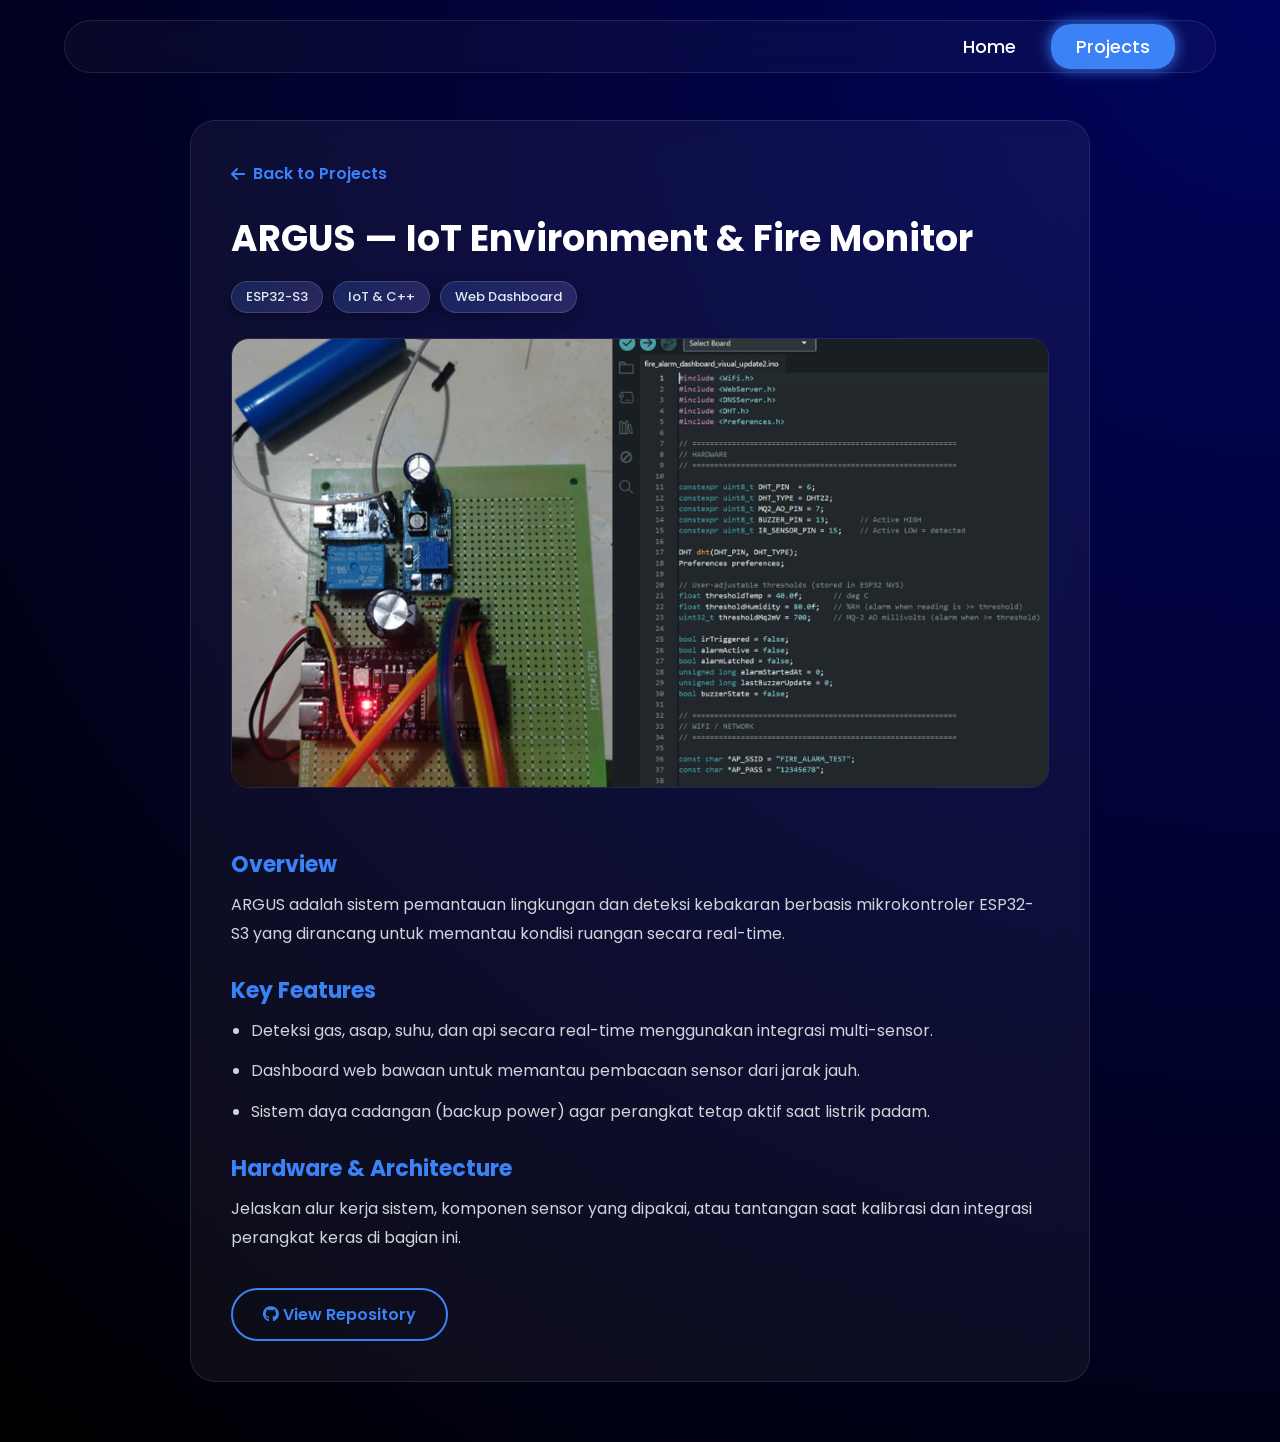
==== argus.html @ 8ed5c792 "Add files via upload" ====
<!DOCTYPE html>
<html lang="en">
<head>
    <meta charset="UTF-8">
    <meta name="viewport" content="width=device-width, initial-scale=1.0">
    <title>ARGUS — Project Detail</title>
    <link rel="stylesheet" href="style.css" />
    <link rel="stylesheet" href="mobile.css" media="(max-width: 995px)" />
    <link rel="stylesheet" href="https://cdnjs.cloudflare.com/ajax/libs/font-awesome/6.5.1/css/all.min.css">
    <style>
        /* Styling khusus halaman detail agar menyatu dengan tema utama */
        .detail-section {
            min-height: 100vh;
            padding: 12rem 9% 6rem;
            background: radial-gradient(circle at top right, #02045d, #000);
        }
        .detail-container {
            max-width: 90rem;
            margin: 0 auto;
            background: rgba(255, 255, 255, 0.05);
            backdrop-filter: blur(1.5rem);
            -webkit-backdrop-filter: blur(1.5rem);
            border: 0.1rem solid rgba(255, 255, 255, 0.1);
            border-radius: 2.5rem;
            padding: 4rem;
        }
        .back-btn {
            display: inline-flex;
            align-items: center;
            gap: 0.8rem;
            font-size: 1.6rem;
            color: var(--primary-color);
            font-weight: 600;
            margin-bottom: 2.5rem;
            transition: 0.3s ease;
        }
        .back-btn:hover {
            transform: translateX(-0.5rem);
        }
        .detail-container h1 {
            font-size: 3.6rem;
            font-weight: 700;
            margin-bottom: 1.5rem;
            color: #ffffff;
        }
        .detail-tags {
            display: flex;
            flex-wrap: wrap;
            gap: 1rem;
            margin-bottom: 2.5rem;
        }
        .detail-banner {
            width: 100%;
            max-height: 45rem;
            object-fit: cover;
            border-radius: 1.8rem;
            margin-bottom: 3rem;
            border: 0.1rem solid rgba(255, 255, 255, 0.1);
        }
        .detail-body h3 {
            font-size: 2.2rem;
            color: var(--primary-color);
            margin-top: 2.5rem;
            margin-bottom: 1rem;
        }
        .detail-body p, .detail-body li {
            font-size: 1.6rem;
            line-height: 1.8;
            color: #d1d5db;
            margin-bottom: 1.2rem;
        }
        .detail-body ul {
            padding-left: 2rem;
            margin-bottom: 2rem;
        }
        .detail-body ul li {
            list-style: disc;
        }
        .detail-actions {
            margin-top: 3.5rem;
            display: flex;
            gap: 1.5rem;
            flex-wrap: wrap;
        }
        @media (max-width: 768px) {
            .detail-container { padding: 2.5rem; }
            .detail-container h1 { font-size: 2.8rem; }
        }
    </style>
</head>
<body>
    <!-- Navbar sederhana -->
    <header class="navbar">
        <div class="logo"></div>
        <nav>
            <ul>
                <li><a href="index.html#home">Home</a></li>
                <li><a href="index.html#projects" class="active">Projects</a></li>
            </ul>
        </nav>
    </header>

    <section class="detail-section">
        <div class="detail-container">
            <a href="index.html#projects" class="back-btn">
                <i class="fa-solid fa-arrow-left"></i> Back to Projects
            </a>

            <!-- GANTI JUDUL PROJECT -->
            <h1>ARGUS — IoT Environment & Fire Monitor</h1>

            <!-- GANTI TAG TEKNOLOGI -->
            <div class="detail-tags">
                <span class="kotakhtmlproject">ESP32-S3</span>
                <span class="kotakcssproject">IoT & C++</span>
                <span class="kotakjsproject">Web Dashboard</span>
            </div>

            <!-- GANTI GAMBAR PROJECT -->
            <img src="project4.jpeg" alt="ARGUS IoT Monitoring System" class="detail-banner">

            <!-- GANTI DESKRIPSI LENGKAP -->
            <div class="detail-body">
                <h3>Overview</h3>
                <p>ARGUS adalah sistem pemantauan lingkungan dan deteksi kebakaran berbasis mikrokontroler ESP32-S3 yang dirancang untuk memantau kondisi ruangan secara real-time.</p>

                <h3>Key Features</h3>
                <ul>
                    <li>Deteksi gas, asap, suhu, dan api secara real-time menggunakan integrasi multi-sensor.</li>
                    <li>Dashboard web bawaan untuk memantau pembacaan sensor dari jarak jauh.</li>
                    <li>Sistem daya cadangan (backup power) agar perangkat tetap aktif saat listrik padam.</li>
                </ul>

                <h3>Hardware & Architecture</h3>
                <p>Jelaskan alur kerja sistem, komponen sensor yang dipakai, atau tantangan saat kalibrasi dan integrasi perangkat keras di bagian ini.</p>
            </div>

            <!-- TOMBOL LINK EKSTERNAL (OPSIONAL) -->
            <div class="detail-actions">
                <a href="https://github.com/naufaliya" target="_blank" class="btn">
                    <i class="fa-brands fa-github"></i> View Repository
                </a>
            </div>
        </div>
    </section>
</body>
</html>
---- style.css ----
@import url('https://fonts.googleapis.com/css2?family=Poppins:wght@300;400;500;600;700;800&display=swap');

html {
    scroll-behavior: smooth;
    font-size: 62.5%;
}

:root {
    --primary-color: #3b82f6;
    --bg-dark: #000000;
    --card-bg: rgba(255, 255, 255, 0.05);
}

* {
    margin: 0;
    padding: 0;
    box-sizing: border-box;
    text-decoration: none;
    list-style: none;
    border: none;
    outline: none;
    font-family: 'Poppins', sans-serif;
}

body {
    width: 100%;
    background-color: var(--bg-dark);
    color: white;
    overflow-x: hidden;
}

/* ================= NAVBAR ================= */
.navbar {
    position: fixed;
    top: 2rem;
    left: 50%;
    transform: translateX(-50%);
    width: 90%;
    max-width: 120rem;
    background-color: rgba(255, 255, 255, 0.03);
    backdrop-filter: blur(1.5rem);
    -webkit-backdrop-filter: blur(1.5rem);
    display: flex;
    justify-content: space-between;
    align-items: center;
    padding: 1.2rem 4rem;
    border-radius: 5rem;
    border: 0.1rem solid rgba(255, 255, 255, 0.1);
    z-index: 1000;
}

.logo {
    font-size: 2.4rem;
    color: var(--primary-color);
    font-weight: 800;
    transition: 0.3s ease;
}

.logo:hover {
    transform: scale(1.05);
}

.navbar ul {
    display: flex;
    gap: 1rem;
}

.navbar ul li a {
    font-size: 1.8rem; 
    padding: 1rem 2.5rem;
    font-weight: 500;
    color: white;
    border-radius: 2rem;
    transition: 0.3s ease;
}

.navbar ul li a.active {
    background: var(--primary-color);
    color: white;
    box-shadow: 0 0 1.5rem var(--primary-color);
}

/* ================= GENERAL SECTION ================= */
section {
    min-height: 100vh;
    padding: 12rem 9% 6rem;
}

/* ================= HOME SECTION ================= */
.home {
    background: radial-gradient(circle at top right, #02045d, #000);
    display: flex;
    justify-content: center;
    align-items: center;
    gap: 8rem;
}

.home-content h1 {
    font-size: 7rem;
    font-weight: 700;
    line-height: 1.2;
}

.home-content h1 span {
    color: var(--primary-color);
}

.home-content h3 {
    font-size: 3rem;
    margin: 1.5rem 0;
    font-weight: 600;
}

.home-content p {
    font-size: 1.6rem;
    line-height: 1.8;
    color: #ccc;
    max-width: 50rem;
}

.home-img img {
    width: 30vw;
    max-width: 38rem;
    border-radius: 2rem;
    box-shadow: 0 0 2rem var(--primary-color);
    transition: 0.4s ease;
}

.home-img img:hover {
    transform: scale(1.02);
}

.social-icons {
    margin: 2.5rem 0;
}

.social-icons a {
    display: inline-flex;
    justify-content: center;
    align-items: center;
    width: 4.5rem;
    height: 4.5rem;
    border: 0.2rem solid var(--primary-color);
    font-size: 2rem;
    border-radius: 50%;
    color: var(--primary-color);
    margin-right: 1.5rem;
    transition: 0.3s ease;
}

.social-icons a:hover {
    background-color: var(--primary-color);
    color: black;
    box-shadow: 0 0 2rem var(--primary-color);
    transform: translateY(-0.5rem);
}

.btn {
    display: inline-block;
    padding: 1.2rem 3rem;
    background: transparent;
    border: 0.2rem solid var(--primary-color);
    border-radius: 4rem;
    font-size: 1.6rem;
    color: var(--primary-color);
    font-weight: 600;
    transition: 0.3s ease;
}

.btn:hover {
    background: var(--primary-color);
    color: black;
    box-shadow: 0 0 2rem var(--primary-color);
}

/* ================= PROJECTS SECTION (4 CARDS GRID) ================= */
.projects {
    background: radial-gradient(circle at top right, #02045d, #000);
}

.projects h2 {
    font-size: 4rem;
    text-align: center;
    margin-bottom: 1rem;
}

.section-subtitle {
    font-size: 1.6rem;
    text-align: center;
    display: block;
    margin-bottom: 4.5rem;
    color: #bbb;
}

.projects-container {
    display: grid;
    grid-template-columns: repeat(2, 1fr); /* 2 kolom simetris untuk 4 proyek */
    gap: 3.5rem;
    max-width: 120rem;
    margin: 0 auto;
}

.project-card {
    background: var(--card-bg);
    border: 0.1rem solid rgba(255, 255, 255, 0.1);
    padding: 2.5rem;
    border-radius: 2.2rem;
    transition: 0.4s ease;
    display: flex;
    flex-direction: column;
    backdrop-filter: blur(10px);
    -webkit-backdrop-filter: blur(10px);
}

.project-card:hover {
    transform: translateY(-1rem);
    border-color: var(--primary-color);
    background: rgba(255, 255, 255, 0.08);
    box-shadow: 0 1rem 3rem rgba(59, 130, 246, 0.2);
}

.project-card img {
    width: 100%;
    height: 24rem; /* Tinggi gambar seragam untuk semua kartu */
    object-fit: cover; /* Memastikan gambar tidak gepeng */
    border-radius: 1.5rem;
    margin-bottom: 2rem;
    border: 0.1rem solid rgba(255, 255, 255, 0.08);
}

.card-content {
    display: flex;
    flex-direction: column;
    flex: 1;
}

.project-card h3 {
    font-size: 2.2rem;
    font-weight: 700;
    margin-bottom: 1rem;
    color: #ffffff;
}

.project-card p {
    font-size: 1.5rem;
    color: #ccc;
    line-height: 1.7;
    margin-bottom: 2rem;
}

.tags {
    display: flex;
    flex-wrap: wrap;
    gap: 1rem;
    margin-top: auto; /* Menjaga posisi tags selalu rata di bagian bawah */
}

.kotakhtmlproject,
.kotakcssproject,
.kotakjsproject {
    background: linear-gradient(135deg, rgba(59, 130, 246, 0.2), rgba(167, 139, 250, 0.2));
    border: 0.1rem solid rgba(255, 255, 255, 0.15);
    padding: 0.5rem 1.4rem;
    border-radius: 2rem;
    font-size: 1.3rem;
    font-weight: 500;
    color: #e2e8f0;
    box-shadow: 0 0.4rem 1.5rem rgba(0, 0, 0, 0.3);
    transition: 0.3s ease;
}

.project-card:hover .kotakhtmlproject,
.project-card:hover .kotakcssproject,
.project-card:hover .kotakjsproject {
    border-color: rgba(59, 130, 246, 0.5);
    color: #ffffff;
}

/* ================= ABOUT SECTION ================= */
.about {
    background: radial-gradient(circle at top right, #02045d, #000);
}

.about-card {
    background: rgba(255, 255, 255, 0.05);
    backdrop-filter: blur(10px);
    -webkit-backdrop-filter: blur(10px);
    border: 1px solid rgba(255, 255, 255, 0.1);
    padding: 4.5rem;
    border-radius: 3rem;
    max-width: 120rem;
    margin: 0 auto 4rem;
    box-shadow: 0 8px 32px 0 rgba(0, 0, 0, 0.37);
}

.about-text {
    flex: 1;
}

#about h2 {
    font-size: 4rem;
    font-weight: 700;
    text-align: center;
    margin-bottom: 3rem;
}

.about-text p {
    font-size: 2rem;
    line-height: 2;
    color: #e0e0e0;
    margin-bottom: 2rem;
}

.about-text p:last-child {
    margin-bottom: 0;
}

/* ================= TYPING & HIGHLIGHTS ================= */
.auto-type {
    color: var(--primary-color);
    font-weight: 700;
}

.typed-cursor {
    font-size: 3.5rem;
    color: white;
    opacity: 1;
    animation: blink 0.7s infinite;
}

@keyframes blink {
    0% { opacity: 1; }
    50% { opacity: 0; }
    100% { opacity: 1; }
}

.highlight-blue {
    color: #60a5fa;
    font-weight: 600;
}

.highlight-purple {
    color: #a78bfa;
    font-weight: 600;
}

.highlight-green {
    color: #4ade80;
    font-weight: 600;
}

.highlight-pink {
    color: #f472b6;
    font-weight: 600;
}

.highlight-gradient,
.highlightgradient {
    background: linear-gradient(90deg, #60a5fa, #a78bfa, #f472b6);
    -webkit-background-clip: text;
    -webkit-text-fill-color: transparent;
    background-clip: text;
    font-weight: 700;
}

/* ================= SKILL BADGES IN ABOUT ================= */
.kotakpython,
.kotakhtml,
.kotakcss,
.kotakjs,
.kotakc,
.kotakcplus {
    display: inline-block;
    background: linear-gradient(135deg, rgba(59, 130, 246, 0.2), rgba(167, 139, 250, 0.2));
    border: 1px solid rgba(255, 255, 255, 0.15);
    padding: 0.2rem 1.2rem;
    margin: 0.2rem 0.3rem;
    border-radius: 2rem;
    font-size: 1.8rem;
    font-weight: 500;
    color: #ffffff;
    box-shadow: 0 4px 15px rgba(0, 0, 0, 0.3);
}

/* ================= SPOTIFY SECTION ================= */
.spotify-wrapper {
    margin: 3rem auto;
    max-width: 900px;
    display: flex;
    flex-direction: column;
    align-items: center;
    width: 100%;
}

.spotify-grid {
    display: grid !important;
    grid-template-columns: 1fr 1fr;
    gap: 1.5rem;
    width: 100%;
}

.spotify-title {
    font-size: 4rem !important;
    font-weight: 800;
    text-align: center;
    margin-top: 6rem;
    margin-bottom: 4rem;
    color: white;
    display: block;
    width: 100%;
    text-transform: none;
}

.mobile-only-img {
    display: none;
}

/* ================= RESPONSIVE BREAKPOINTS ================= */
@media (max-width: 995px) {
    .about-card {
        padding: 3.5rem;
        border-radius: 3rem;
        width: 100%;
    }
    .navbar { 
        padding: 1.2rem 2rem; 
    }
    .home { 
        flex-direction: column; 
        text-align: center; 
        gap: 4rem; 
    }
    .home-content h1 { 
        font-size: 4.5rem; 
    }
    .home-img img { 
        width: 60vw; 
    }
    .home-content p { 
        margin: 0 auto; 
    }
}   

@media (max-width: 768px) {
    .projects-container {
        grid-template-columns: 1fr; /* Jadi 1 kolom rapi di layar HP */
    }
    .spotify-grid {
        grid-template-columns: 1fr;
    }
    .navbar ul li a {
        font-size: 1.4rem;
        padding: 0.8rem 1.5rem;
    }
}
---- mobile.css ----
.navbar {
    padding: 1rem 1.5rem;
    flex-direction: column;
    gap: 1rem;
}

.navbar ul {
    flex-wrap: wrap;
    justify-content: center;
    gap: 0.5rem;
}

.navbar ul li a {
    font-size: 1.3rem;
    padding: 0.7rem 1.2rem;
}

.home-content h1 {
    font-size: 3.2rem;
}

.home-content h3 {
    font-size: 2rem;
}

.about-text p {
    font-size: 1.5rem;
    line-height: 1.7;
}

.about-card {
    padding: 2.5rem 2rem;
}

#about h2 {
    font-size: 2rem;
}

.spotify-title {
    font-size: 2.4rem !important;
    margin-top: 3rem;
}

.home > .home-img {
    display: none;
}
.mobile-only-img {
    display: block;
    margin: 2rem auto;
}

.about-text p {
    line-height: 1.9;
}
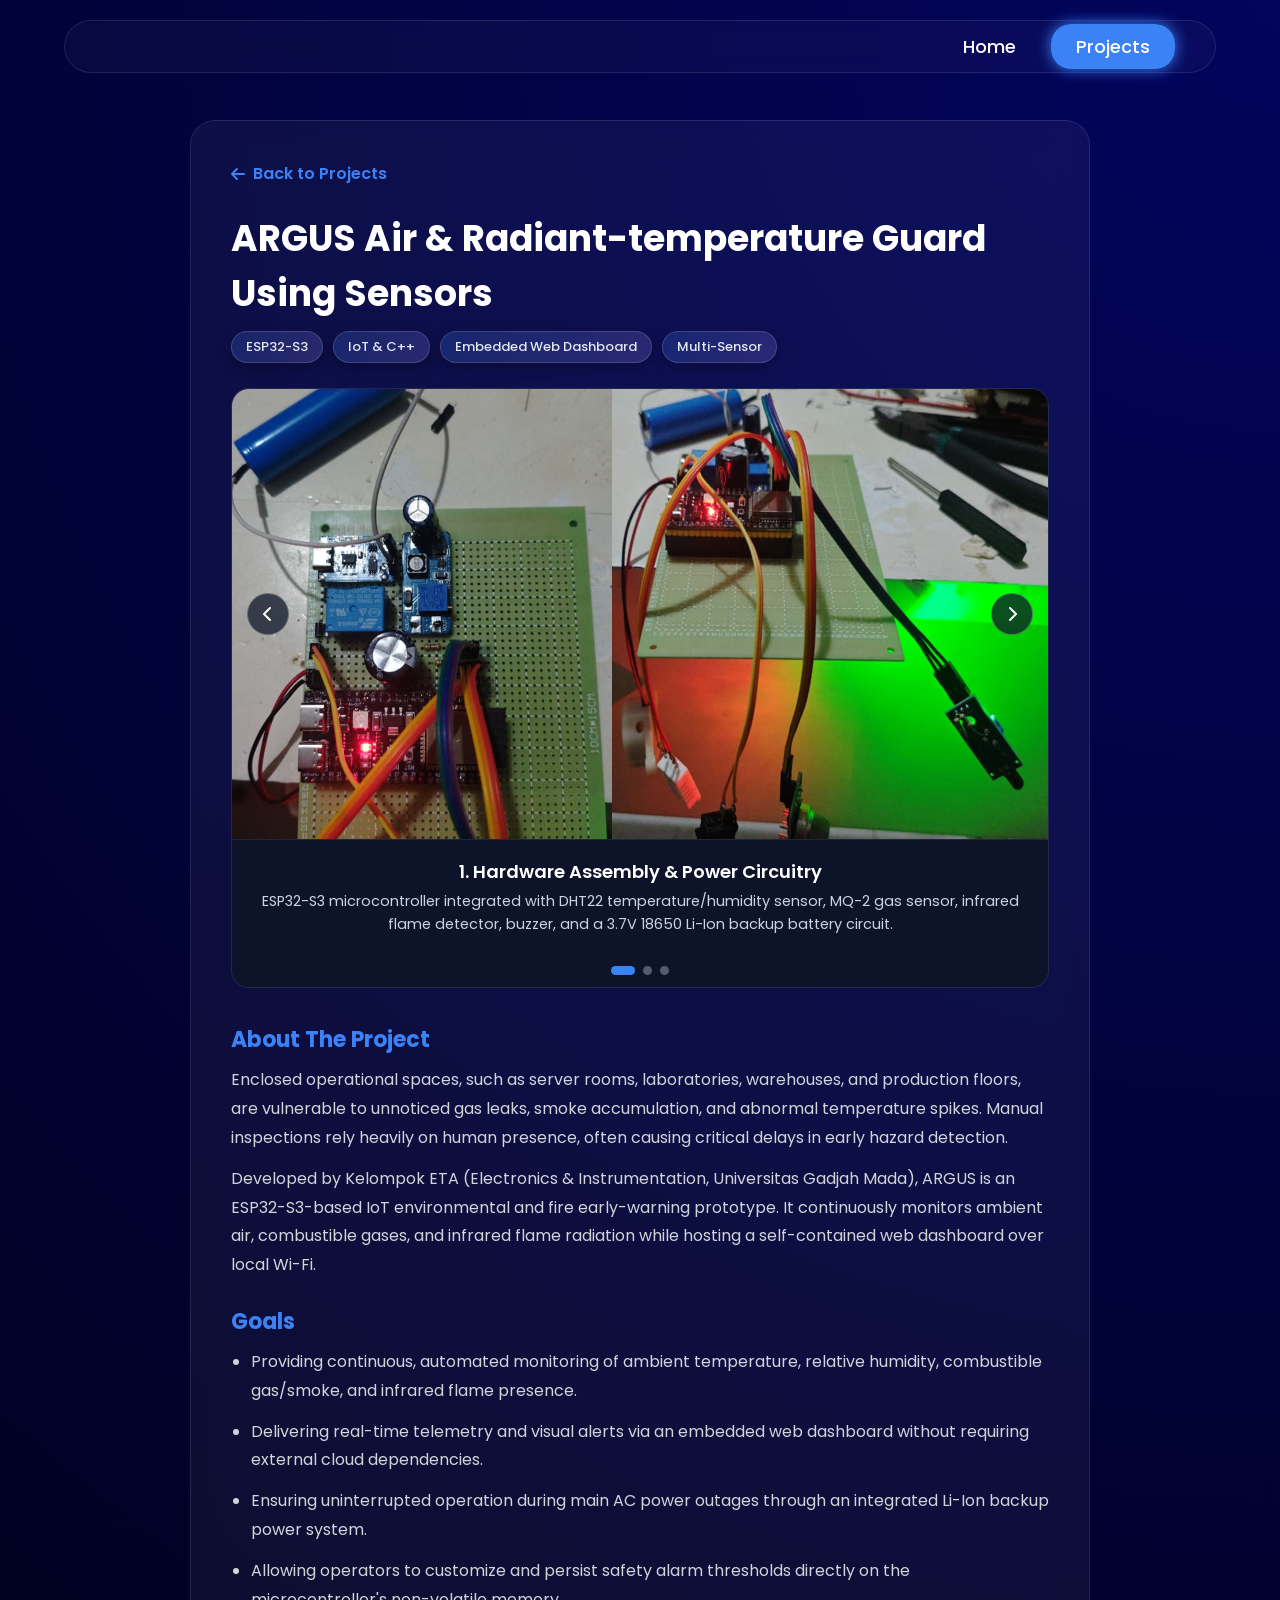
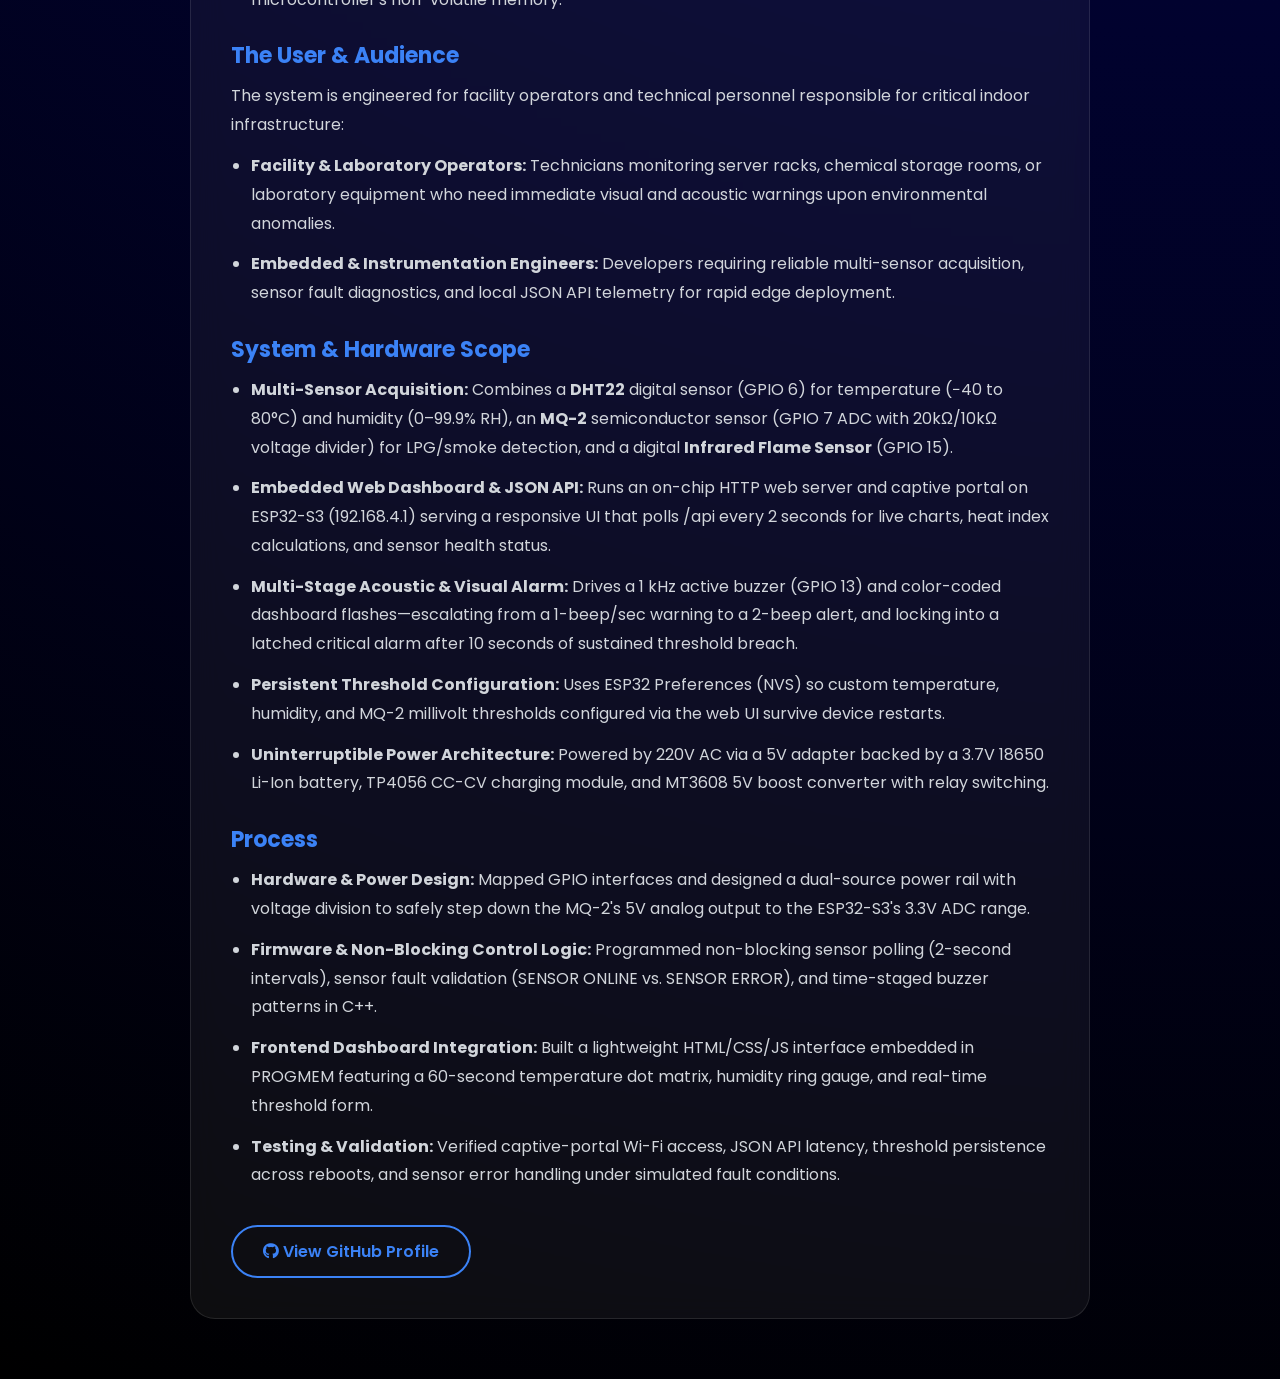
==== commit a90a6e08: "Add files via upload" ====
--- a/argus.html
+++ b/argus.html
@@ -3,12 +3,11 @@
 <head>
     <meta charset="UTF-8">
     <meta name="viewport" content="width=device-width, initial-scale=1.0">
-    <title>ARGUS — Project Detail</title>
+    <title>ARGUS — IoT Environment & Fire Monitor</title>
     <link rel="stylesheet" href="style.css" />
     <link rel="stylesheet" href="mobile.css" media="(max-width: 995px)" />
     <link rel="stylesheet" href="https://cdnjs.cloudflare.com/ajax/libs/font-awesome/6.5.1/css/all.min.css">
     <style>
-        /* Styling khusus halaman detail agar menyatu dengan tema utama */
         .detail-section {
             min-height: 100vh;
             padding: 12rem 9% 6rem;
@@ -40,7 +39,15 @@
         .detail-container h1 {
             font-size: 3.6rem;
             font-weight: 700;
-            margin-bottom: 1.5rem;
+            margin-bottom: 1rem;
+            color: #ffffff;
+        }
+        .detail-meta {
+            font-size: 1.5rem;
+            color: #94a3b8;
+            margin-bottom: 2rem;
+        }
+        .detail-meta strong {
             color: #ffffff;
         }
         .detail-tags {
@@ -49,14 +56,106 @@
             gap: 1rem;
             margin-bottom: 2.5rem;
         }
-        .detail-banner {
+
+        /* ================= SLIDER / CAROUSEL STYLING ================= */
+        .slider-wrapper {
+            position: relative;
             width: 100%;
-            max-height: 45rem;
+            margin-bottom: 3.5rem;
+            border-radius: 1.8rem;
+            overflow: hidden;
+            background: rgba(0, 0, 0, 0.35);
+            border: 0.1rem solid rgba(255, 255, 255, 0.12);
+        }
+        .slider-track {
+            display: flex;
+            overflow-x: auto;
+            scroll-snap-type: x mandatory;
+            scroll-behavior: smooth;
+            scrollbar-width: none;
+        }
+        .slider-track::-webkit-scrollbar {
+            display: none;
+        }
+        .slide-item {
+            flex: 0 0 100%;
+            width: 100%;
+            scroll-snap-align: start;
+            display: flex;
+            flex-direction: column;
+        }
+        .slide-item img {
+            width: 100%;
+            height: 45rem;
             object-fit: cover;
-            border-radius: 1.8rem;
-            margin-bottom: 3rem;
-            border: 0.1rem solid rgba(255, 255, 255, 0.1);
-        }
+            display: block;
+        }
+        .slide-caption {
+            padding: 1.8rem 2.5rem;
+            background: rgba(15, 23, 42, 0.85);
+            border-top: 0.1rem solid rgba(255, 255, 255, 0.08);
+            text-align: center;
+        }
+        .slide-caption h4 {
+            font-size: 1.8rem;
+            font-weight: 600;
+            color: #ffffff;
+            margin-bottom: 0.5rem;
+        }
+        .slide-caption p {
+            font-size: 1.45rem;
+            color: #cbd5e1;
+            line-height: 1.6;
+            margin: 0;
+        }
+        .slider-btn {
+            position: absolute;
+            top: 22.5rem;
+            transform: translateY(-50%);
+            width: 4.2rem;
+            height: 4.2rem;
+            border-radius: 50%;
+            background: rgba(15, 23, 42, 0.75);
+            backdrop-filter: blur(8px);
+            border: 0.1rem solid rgba(255, 255, 255, 0.25);
+            color: #ffffff;
+            font-size: 1.6rem;
+            cursor: pointer;
+            display: flex;
+            align-items: center;
+            justify-content: center;
+            transition: 0.3s ease;
+            z-index: 10;
+        }
+        .slider-btn:hover {
+            background: var(--primary-color);
+            border-color: var(--primary-color);
+            box-shadow: 0 0 1.5rem var(--primary-color);
+        }
+        .prev-btn { left: 1.5rem; }
+        .next-btn { right: 1.5rem; }
+
+        .slider-dots {
+            display: flex;
+            justify-content: center;
+            gap: 0.8rem;
+            padding: 1.2rem 0;
+            background: rgba(15, 23, 42, 0.85);
+        }
+        .dot {
+            width: 0.9rem;
+            height: 0.9rem;
+            border-radius: 50%;
+            background: rgba(255, 255, 255, 0.3);
+            cursor: pointer;
+            transition: 0.3s ease;
+        }
+        .dot.active {
+            background: var(--primary-color);
+            width: 2.4rem;
+            border-radius: 1rem;
+        }
+
         .detail-body h3 {
             font-size: 2.2rem;
             color: var(--primary-color);
@@ -85,11 +184,12 @@
         @media (max-width: 768px) {
             .detail-container { padding: 2.5rem; }
             .detail-container h1 { font-size: 2.8rem; }
+            .slide-item img { height: 28rem; }
+            .slider-btn { top: 14rem; width: 3.5rem; height: 3.5rem; }
         }
     </style>
 </head>
 <body>
-    <!-- Navbar sederhana -->
     <header class="navbar">
         <div class="logo"></div>
         <nav>
@@ -106,42 +206,141 @@
                 <i class="fa-solid fa-arrow-left"></i> Back to Projects
             </a>
 
-            <!-- GANTI JUDUL PROJECT -->
-            <h1>ARGUS — IoT Environment & Fire Monitor</h1>
-
-            <!-- GANTI TAG TEKNOLOGI -->
+            <h1>ARGUS Air &amp; Radiant-temperature Guard Using Sensors</h1>
+        
+
             <div class="detail-tags">
                 <span class="kotakhtmlproject">ESP32-S3</span>
-                <span class="kotakcssproject">IoT & C++</span>
-                <span class="kotakjsproject">Web Dashboard</span>
+                <span class="kotakcssproject">IoT &amp; C++</span>
+                <span class="kotakjsproject">Embedded Web Dashboard</span>
+                <span class="kotakhtmlproject">Multi-Sensor</span>
             </div>
 
-            <!-- GANTI GAMBAR PROJECT -->
-            <img src="project4.jpeg" alt="ARGUS IoT Monitoring System" class="detail-banner">
-
-            <!-- GANTI DESKRIPSI LENGKAP -->
+            <!-- SWIPEABLE IMAGE SLIDER -->
+            <div class="slider-wrapper">
+                <button class="slider-btn prev-btn" onclick="moveSlide(-1)" aria-label="Previous Slide">
+                    <i class="fa-solid fa-chevron-left"></i>
+                </button>
+                <button class="slider-btn next-btn" onclick="moveSlide(1)" aria-label="Next Slide">
+                    <i class="fa-solid fa-chevron-right"></i>
+                </button>
+
+                <div class="slider-track" id="sliderTrack">
+                    <!-- Slide 1: Foto Hardware -->
+                    <div class="slide-item">
+                        <img src="argusphoto1.jpeg" alt="ARGUS Hardware Prototype">
+                        <div class="slide-caption">
+                            <h4>1. Hardware Assembly &amp; Power Circuitry</h4>
+                            <p>ESP32-S3 microcontroller integrated with DHT22 temperature/humidity sensor, MQ-2 gas sensor, infrared flame detector, buzzer, and a 3.7V 18650 Li-Ion backup battery circuit.</p>
+                        </div>
+                    </div>
+
+                    <!-- Slide 2: Foto Kode Program Firmware -->
+                    <div class="slide-item">
+                        <img src="argusphoto2.jpeg" alt="ARGUS ESP32 Firmware Code">
+                        <div class="slide-caption">
+                            <h4>2. Embedded C++ Firmware &amp; Alarm Logic</h4>
+                            <p>Non-blocking sensor polling, multi-stage buzzer escalation logic, local Wi-Fi Access Point routing, and persistent threshold storage using ESP32 Non-Volatile Storage (NVS).</p>
+                        </div>
+                    </div>
+
+                    <!-- Slide 3: Foto Web Dashboard -->
+                    <div class="slide-item">
+                        <img src="argusphoto3.jpeg" alt="ARGUS Embedded Web Dashboard">
+                        <div class="slide-caption">
+                            <h4>3. Embedded Web Dashboard &amp; Real-Time Telemetry</h4>
+                            <p>On-chip HTML/JS monitoring interface hosted at 192.168.4.1 featuring live 60-second temperature dot-matrix charts, humidity ring gauge, sensor health status, and threshold controls.</p>
+                        </div>
+                    </div>
+                </div>
+
+                <div class="slider-dots" id="sliderDots"></div>
+            </div>
+
             <div class="detail-body">
-                <h3>Overview</h3>
-                <p>ARGUS adalah sistem pemantauan lingkungan dan deteksi kebakaran berbasis mikrokontroler ESP32-S3 yang dirancang untuk memantau kondisi ruangan secara real-time.</p>
-
-                <h3>Key Features</h3>
+                <h3>About The Project</h3>
+                <p>Enclosed operational spaces, such as server rooms, laboratories, warehouses, and production floors, are vulnerable to unnoticed gas leaks, smoke accumulation, and abnormal temperature spikes. Manual inspections rely heavily on human presence, often causing critical delays in early hazard detection.</p>
+                <p>Developed by Kelompok ETA (Electronics &amp; Instrumentation, Universitas Gadjah Mada), ARGUS is an ESP32-S3-based IoT environmental and fire early-warning prototype. It continuously monitors ambient air, combustible gases, and infrared flame radiation while hosting a self-contained web dashboard over local Wi-Fi.</p>
+
+                <h3>Goals</h3>
                 <ul>
-                    <li>Deteksi gas, asap, suhu, dan api secara real-time menggunakan integrasi multi-sensor.</li>
-                    <li>Dashboard web bawaan untuk memantau pembacaan sensor dari jarak jauh.</li>
-                    <li>Sistem daya cadangan (backup power) agar perangkat tetap aktif saat listrik padam.</li>
+                    <li>Providing continuous, automated monitoring of ambient temperature, relative humidity, combustible gas/smoke, and infrared flame presence.</li>
+                    <li>Delivering real-time telemetry and visual alerts via an embedded web dashboard without requiring external cloud dependencies.</li>
+                    <li>Ensuring uninterrupted operation during main AC power outages through an integrated Li-Ion backup power system.</li>
+                    <li>Allowing operators to customize and persist safety alarm thresholds directly on the microcontroller's non-volatile memory.</li>
                 </ul>
 
-                <h3>Hardware & Architecture</h3>
-                <p>Jelaskan alur kerja sistem, komponen sensor yang dipakai, atau tantangan saat kalibrasi dan integrasi perangkat keras di bagian ini.</p>
+                <h3>The User &amp; Audience</h3>
+                <p>The system is engineered for facility operators and technical personnel responsible for critical indoor infrastructure:</p>
+                <ul>
+                    <li><strong>Facility &amp; Laboratory Operators:</strong> Technicians monitoring server racks, chemical storage rooms, or laboratory equipment who need immediate visual and acoustic warnings upon environmental anomalies.</li>
+                    <li><strong>Embedded &amp; Instrumentation Engineers:</strong> Developers requiring reliable multi-sensor acquisition, sensor fault diagnostics, and local JSON API telemetry for rapid edge deployment.</li>
+                </ul>
+
+                <h3>System &amp; Hardware Scope</h3>
+                <ul>
+                    <li><strong>Multi-Sensor Acquisition:</strong> Combines a <strong>DHT22</strong> digital sensor (GPIO 6) for temperature (&minus;40 to 80&deg;C) and humidity (0&ndash;99.9% RH), an <strong>MQ-2</strong> semiconductor sensor (GPIO 7 ADC with 20k&Omega;/10k&Omega; voltage divider) for LPG/smoke detection, and a digital <strong>Infrared Flame Sensor</strong> (GPIO 15).</li>
+                    <li><strong>Embedded Web Dashboard &amp; JSON API:</strong> Runs an on-chip HTTP web server and captive portal on ESP32-S3 (<code>192.168.4.1</code>) serving a responsive UI that polls <code>/api</code> every 2 seconds for live charts, heat index calculations, and sensor health status.</li>
+                    <li><strong>Multi-Stage Acoustic &amp; Visual Alarm:</strong> Drives a 1 kHz active buzzer (GPIO 13) and color-coded dashboard flashes—escalating from a 1-beep/sec warning to a 2-beep alert, and locking into a latched critical alarm after 10 seconds of sustained threshold breach.</li>
+                    <li><strong>Persistent Threshold Configuration:</strong> Uses ESP32 <code>Preferences</code> (NVS) so custom temperature, humidity, and MQ-2 millivolt thresholds configured via the web UI survive device restarts.</li>
+                    <li><strong>Uninterruptible Power Architecture:</strong> Powered by 220V AC via a 5V adapter backed by a 3.7V 18650 Li-Ion battery, TP4056 CC-CV charging module, and MT3608 5V boost converter with relay switching.</li>
+                </ul>
+
+                <h3>Process</h3>
+                <ul>
+                    <li><strong>Hardware &amp; Power Design:</strong> Mapped GPIO interfaces and designed a dual-source power rail with voltage division to safely step down the MQ-2's 5V analog output to the ESP32-S3's 3.3V ADC range.</li>
+                    <li><strong>Firmware &amp; Non-Blocking Control Logic:</strong> Programmed non-blocking sensor polling (2-second intervals), sensor fault validation (<code>SENSOR ONLINE</code> vs. <code>SENSOR ERROR</code>), and time-staged buzzer patterns in C++.</li>
+                    <li><strong>Frontend Dashboard Integration:</strong> Built a lightweight HTML/CSS/JS interface embedded in <code>PROGMEM</code> featuring a 60-second temperature dot matrix, humidity ring gauge, and real-time threshold form.</li>
+                    <li><strong>Testing &amp; Validation:</strong> Verified captive-portal Wi-Fi access, JSON API latency, threshold persistence across reboots, and sensor error handling under simulated fault conditions.</li>
+                </ul>
             </div>
 
-            <!-- TOMBOL LINK EKSTERNAL (OPSIONAL) -->
             <div class="detail-actions">
-                <a href="https://github.com/naufaliya" target="_blank" class="btn">
-                    <i class="fa-brands fa-github"></i> View Repository
+                <a href="https://github.com/Naufaliya" target="_blank" class="btn">
+                    <i class="fa-brands fa-github"></i> View GitHub Profile
                 </a>
             </div>
         </div>
     </section>
+
+    <script>
+        const track = document.getElementById('sliderTrack');
+        const slides = document.querySelectorAll('.slide-item');
+        const dotsContainer = document.getElementById('sliderDots');
+
+        slides.forEach((_, index) => {
+            const dot = document.createElement('span');
+            dot.classList.add('dot');
+            if (index === 0) dot.classList.add('active');
+            dot.addEventListener('click', () => goToSlide(index));
+            dotsContainer.appendChild(dot);
+        });
+
+        const dots = document.querySelectorAll('.dot');
+
+        function goToSlide(index) {
+            const slideWidth = track.clientWidth;
+            track.scrollTo({ left: slideWidth * index, behavior: 'smooth' });
+        }
+
+        function moveSlide(direction) {
+            const slideWidth = track.clientWidth;
+            const currentIndex = Math.round(track.scrollLeft / slideWidth);
+            let nextIndex = currentIndex + direction;
+
+            if (nextIndex < 0) nextIndex = slides.length - 1;
+            if (nextIndex >= slides.length) nextIndex = 0;
+
+            goToSlide(nextIndex);
+        }
+
+        track.addEventListener('scroll', () => {
+            const slideWidth = track.clientWidth;
+            const activeIndex = Math.round(track.scrollLeft / slideWidth);
+            dots.forEach((dot, idx) => {
+                dot.classList.toggle('active', idx === activeIndex);
+            });
+        });
+    </script>
 </body>
 </html>
